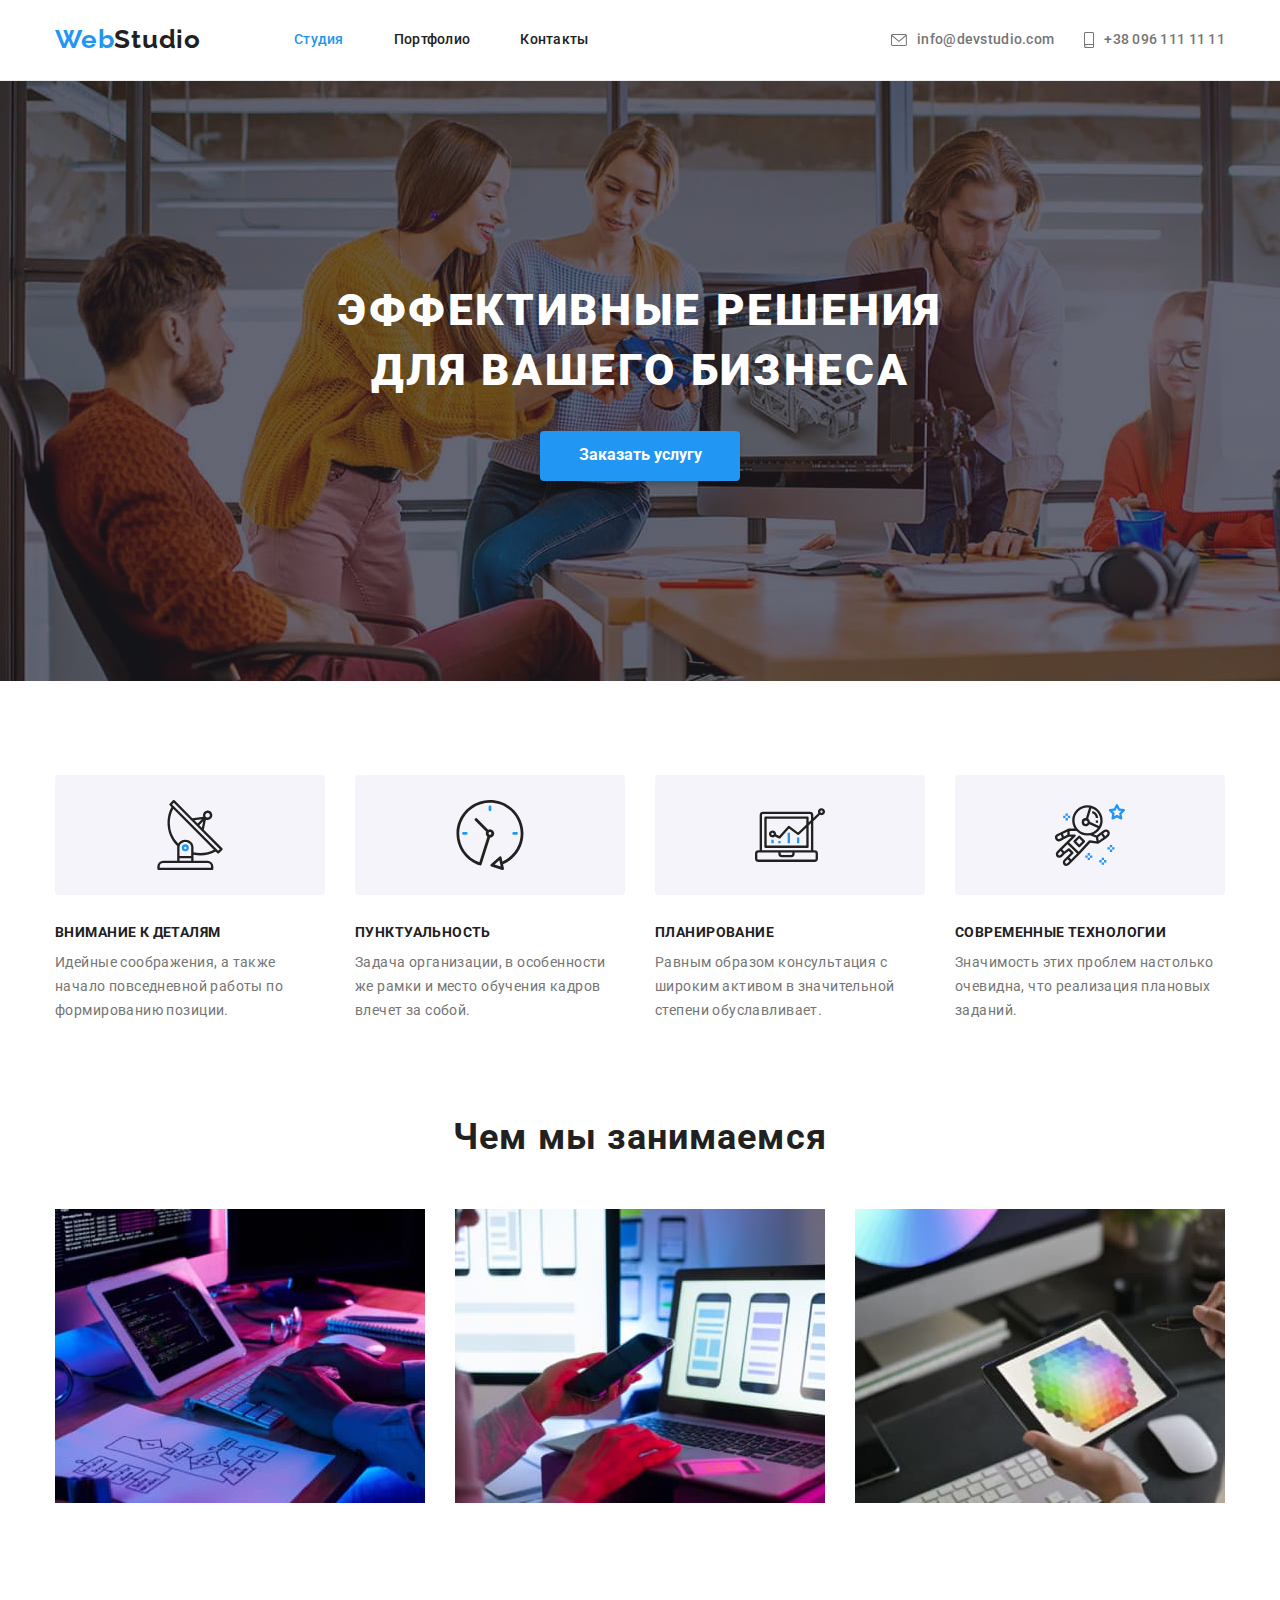
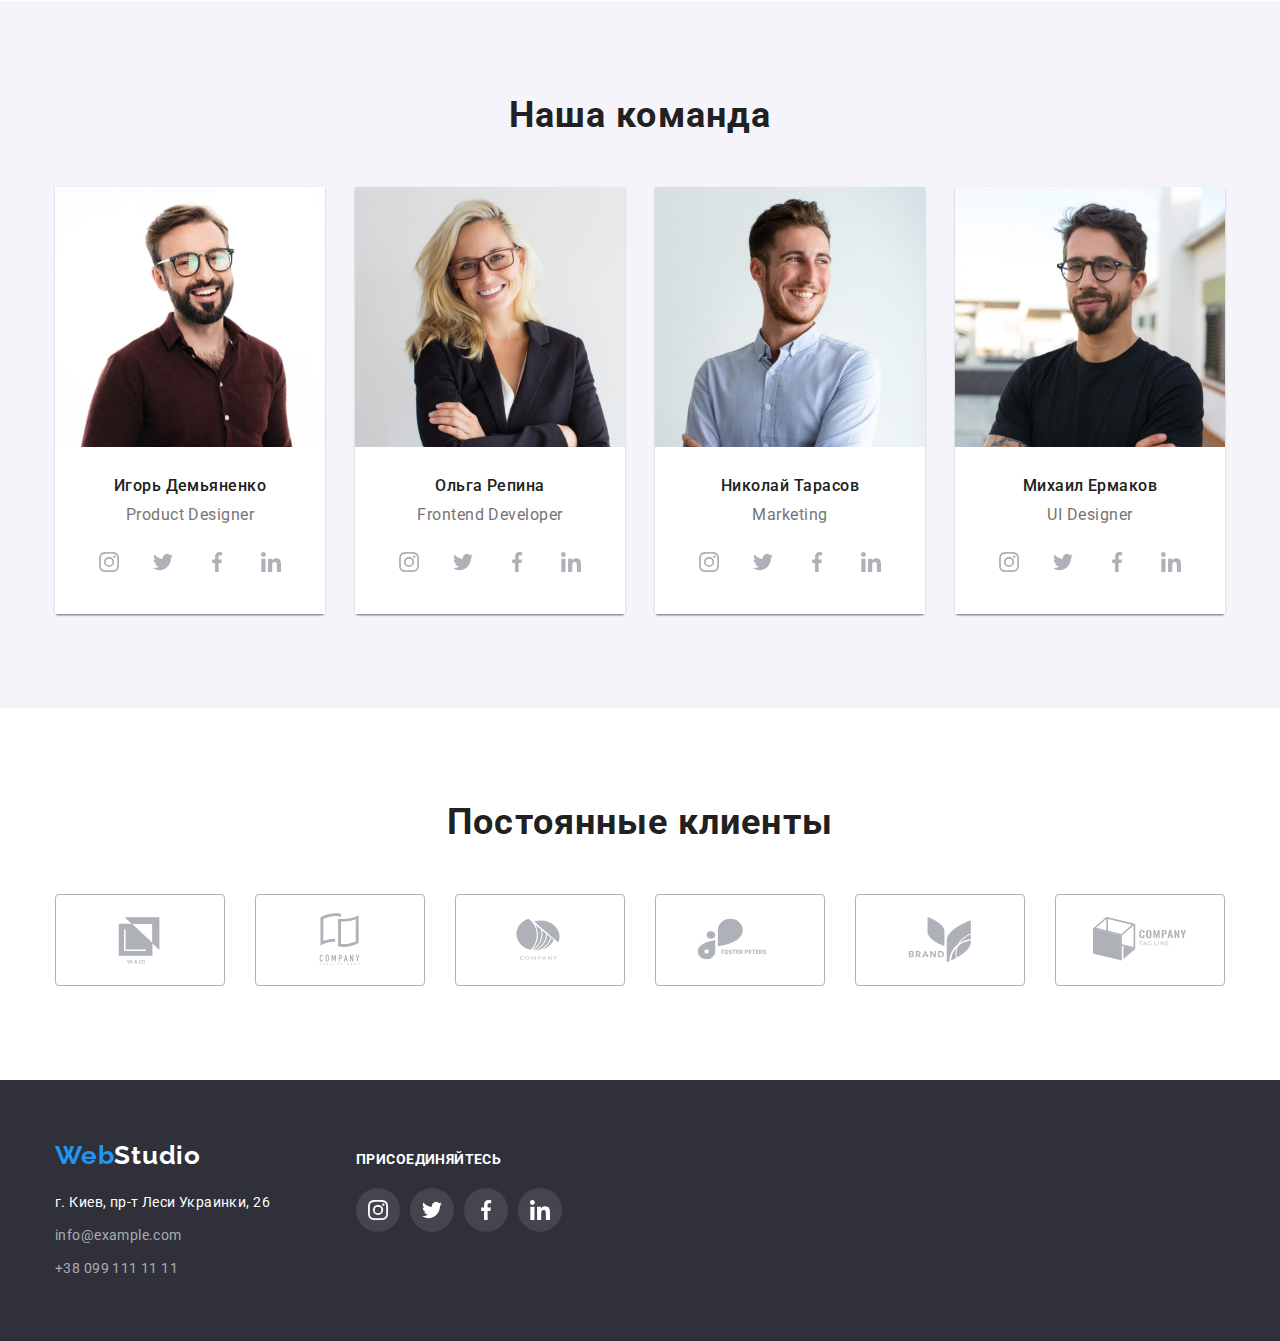
==== index.html @ ebf1e621 "Positioning" ====
<!DOCTYPE html>
<html lang="ru">
<head>
    <meta charset="UTF-8">
    <meta http-equiv="X-UA-Compatible" content="IE=edge">
    <meta name="viewport" content="width=device-width, initial-scale=1.0">
    <title>Document</title>
    <link rel="preconnect" href="https://fonts.googleapis.com">
    <link rel="preconnect" href="https://fonts.gstatic.com" crossorigin>
    <link href="https://fonts.googleapis.com/css2?family=Raleway:wght@700&family=Roboto:wght@400;500;700;900&display=swap"
        rel="stylesheet">
    <link rel="stylesheet" href="https://cdnjs.cloudflare.com/ajax/libs/modern-normalize/1.1.0/modern-normalize.min.css">
    <link rel="stylesheet" href="./css/styles.css">
</head>

<body>

<!--Шапка-->

    <header class="header">
        <div class="container">
            <div class="page-header">
                     <a class="logo" href=""> <span class="web">Web</span><span class="studio-head">Studio</span> </a> 
                <nav>
                    <ul class="site-nav">
                        <li class="link-studio"><a class="link current" href="./index.html">Студия</a></li>
                        <li class="link-portfolio"><a class="link" href="./portfolio.html">Портфолио</a></li>
                        <li class="link-contact"><a class="link" href="">Контакты</a></li>
                    </ul>
                </nav> 
<!-- Контакты -->
                    <ul class="contact-nav">
                        <li class="mailto-nav"> 
                            <a class="mailto" href="mailto:info@devstudio.com">
                                <svg class="icon-nav" width="16px" height="12px">
                                    <use href="./images/icons.svg#mail"></use>
                                </svg>info@devstudio.com   
                            </a>
                        </li>
                        
                        <li class="tel-nav">
                            <a class="tel" href="tel:+380961111111">
                                <svg class="icon-nav" width="10px" height="16px">
                                    <use href="./images/icons.svg#tel"></use>
                                </svg>+38 096 111 11 11
                            </a>
                        </li>
                    </ul>  
            </div>
        </div>
    </header>
   
<!--Уникальный контент-->
<!--Страница студия-->

<main >

<!-- Герой -->
     
    <section class="section-hero">
        <div class="container">
            <h1 class="hero-title">Эффективные решения для вашего бизнеса</h1>   
            <div class="hero-button"><button class="button" type="button">Заказать услугу</button></div>  
        </div>
    </section>
     
     
<!--Особенности-->


    <section class="section advantage">
        <div class="container">
            <ul class="feature">
                <li class="item">
                    <div class="feature-item">
                        <svg class="icon-feature" width="70px" height="70px">
                            <use href="./images/icons.svg#antenna"></use>
                        </svg>
                    </div>
                    <h3 class="section-title">Внимание к деталям</h3>
                    <p class="title">Идейные соображения, а также начало повседневной работы по формированию позиции.</p>
                </li>
                <li class="item">
                    <div class="feature-item">
                        <svg class="icon-feature" width="70px" height="70px">
                            <use href="./images/icons.svg#clock"></use>
                        </svg>
                    </div>
                    <h3 class="section-title">Пунктуальность</h3>
                    <p class="title">Задача организации, в особенности же рамки и место обучения кадров влечет за собой.</p>
                </li>
                <li class="item">
                    <div class="feature-item">
                        <svg class="icon-feature" width="70px" height="70px">
                            <use href="./images/icons.svg#diagram"></use>
                        </svg>
                    </div>
                    <h3 class="section-title">Планирование</h3>
                    <p class="title">Равным образом консультация с широким активом в значительной степени обуславливает.</p>
                </li>
                <li class="item">
                    <div class="feature-item">
                        <svg class="icon-feature" width="70px" height="70px">
                            <use href="./images/icons.svg#astronaut"></use>
                        </svg>
                    </div>
                    <h3 class="section-title">Современные технологии</h3>
                    <p class="title">Значимость этих проблем настолько очевидна, что реализация плановых заданий.</p>
                </li>
            </ul>
        </div>
    </section>

    
<!--Чем мы занимаемся-->

  
    <section class="section trait">  
        <div class="container">
            <h2 class="study-title">Чем мы занимаемся</h2>
            <ul class="box">
               <li class="worker"><img src="./images/work/work1.jpg" alt="Програмирование" width="370" height="294"></li>
               <li class="worker"><img src="./images/work/work2.jpg" alt="Мобильное приложение" width="370" height="294"></li>
               <li class="worker"><img src="./images/work/work3.jpg" alt="Дизайн" width="370" height="294"></li>
            </ul>
        </div>
    </section>
    

<!--Наша команда-->
  

  
    <section class="section team">
       <div class="container">
            <h2 class="command-title">Наша команда</h2>
            <ul class="team-item">
                <li class="foto">
                    <img src="./images/team/1designer.jpg" alt="Игорь Демьяненко" width="270" height="260">
                    <div class="partner">
                        <h3 class="name">Игорь Демьяненко</h3>
                        <p class="work">Product Designer</p>
                        <ul class="network-item">
                            <li class="network">
                                <a class="social-network" href="">
                                    <svg class="icon-network" width="20px" height="20px">
                                        <use href="./images/icons.svg#instagram"></use>
                                    </svg>
                                </a>
                            </li>
                            <li>
                                <a class="social-network" href="">
                                <svg class="icon-network" width="20px" height="20px">
                                    <use href="./images/icons.svg#twitter"></use>
                                </svg>
                            </a>
                            </li>
                            <li>
                                <a class="social-network" href="">
                                    <svg class="icon-network" width="20px" height="20px">
                                        <use href="./images/icons.svg#facebook"></use>
                                    </svg>
                                </a>
                            </li>
                            <li>
                                <a class="social-network" href="">
                                    <svg class="icon-network" width="20px" height="20px">
                                        <use href="./images/icons.svg#linkedin"></use>
                                    </svg>
                                </a>
                            </li>
                            
                        </ul>
                    </div>
                </li>
                <li class="foto">
                    <img src="./images/team/2developer.jpg" alt="Ольга Репина" width="270" height="260"> 
                    <div class="partner">
                        <h3 class="name">Ольга Репина</h3>
                        <p class="work">Frontend Developer</p>
                        <ul class="network-item">
                            <li class="network">
                                <a class="social-network" href="">
                                    <svg class="icon-network" width="20px" height="20px">
                                        <use href="./images/icons.svg#instagram"></use>
                                    </svg>
                                </a>
                            </li>
                            <li>
                                <a class="social-network" href="">
                                    <svg class="icon-network" width="20px" height="20px">
                                        <use href="./images/icons.svg#twitter"></use>
                                    </svg>
                                </a>
                            </li>
                            <li>
                                <a class="social-network" href="">
                                    <svg class="icon-network" width="20px" height="20px">
                                        <use href="./images/icons.svg#facebook"></use>
                                    </svg>
                                </a>
                            </li>
                            <li>
                                <a class="social-network" href="">
                                    <svg class="icon-network" width="20px" height="20px">
                                        <use href="./images/icons.svg#linkedin"></use>
                                    </svg>
                                </a>
                            </li>
                        
                        </ul>
                   </div>
                </li>
                <li class="foto">
                    <img src="./images/team/3maketing.jpg" alt="Николай Тарасов" width="270" height="260">
                    <div class="partner">
                        <h3 class="name">Николай Тарасов</h3>
                        <p class="work">Marketing</p>
                        <ul class="network-item">
                            <li class="network">
                                <a class="social-network" href="">
                                    <svg class="icon-network" width="20px" height="20px">
                                        <use href="./images/icons.svg#instagram"></use>
                                    </svg>
                                </a>
                            </li>
                            <li>
                                <a class="social-network" href="">
                                    <svg class="icon-network" width="20px" height="20px">
                                        <use href="./images/icons.svg#twitter"></use>
                                    </svg>
                                </a>
                            </li>
                            <li>
                                <a class="social-network" href="">
                                    <svg class="icon-network" width="20px" height="20px">
                                        <use href="./images/icons.svg#facebook"></use>
                                    </svg>
                                </a>
                            </li>
                            <li>
                                <a class="social-network" href="">
                                    <svg class="icon-network" width="20px" height="20px">
                                        <use href="./images/icons.svg#linkedin"></use>
                                    </svg>
                                </a>
                            </li>
                        
                        </ul>
                    </div>
                </li>
                <li class="foto">
                    <img src="./images/team/4ui-designer.jpg" alt="Михаил Ермаков" width="270" height="260">
                    <div class="partner">
                        <h3 class="name">Михаил Ермаков</h3>
                        <p class="work">UI Designer</p>
                        <ul class="network-item">
                            <li class="network">
                                <a class="social-network" href="">
                                    <svg class="icon-network" width="20px" height="20px">
                                        <use href="./images/icons.svg#instagram"></use>
                                    </svg>
                                </a>
                            </li>
                            <li>
                                <a class="social-network" href="">
                                    <svg class="icon-network" width="20px" height="20px">
                                        <use href="./images/icons.svg#twitter"></use>
                                    </svg>
                                </a>
                            </li>
                            <li>
                                <a class="social-network" href="">
                                    <svg class="icon-network" width="20px" height="20px">
                                        <use href="./images/icons.svg#facebook"></use>
                                    </svg>
                                </a>
                            </li>
                            <li>
                                <a class="social-network" href="">
                                    <svg class="icon-network" width="20px" height="20px">
                                        <use href="./images/icons.svg#linkedin"></use>
                                    </svg>
                                </a>
                            </li>
                        
                        </ul>
                   </div>
                </li>
            </ul>
       </div>
    </section>
    
 

<!-- Постоянные клиенты -->

    <section class="section clients">
        <div class="container">
            <h2 class="clients-title">Постоянные клиенты</h2>
            <ul class="clients-item">
                <li class="client">
                    <a class="client-logo" href="">
                        <svg class="icon-client" width="106px" height="60px">
                            <use href="./images/icons.svg#logo1"></use>
                        </svg>
                    </a>
                </li>
                <li class="client">
                    <a class="client-logo" href="">
                        <svg class="icon-client" width="106px" height="60px">
                            <use href="./images/icons.svg#logo2"></use>
                        </svg>
                    </a>
                </li>
                <li class="client">
                    <a class="client-logo" href="">
                        <svg class="icon-client" width="106px" height="60px">
                            <use href="./images/icons.svg#logo3"></use>
                        </svg>
                    </a>
                </li>
                <li class="client">
                    <a class="client-logo" href="">
                        <svg class="icon-client" width="106px" height="60px">
                            <use href="./images/icons.svg#logo4"></use>
                        </svg>
                    </a>
                </li>
                <li class="client">
                    <a class="client-logo" href="">
                        <svg class="icon-client" width="106px" height="60px">
                            <use href="./images/icons.svg#logo5"></use>
                        </svg>
                    </a>
                </li>
                <li class="client">
                    <a class="client-logo" href="">
                        <svg class="icon-client" width="106px" height="60px">
                            <use href="./images/icons.svg#logo6"></use>
                        </svg>
                    </a>
                </li>
            </ul>
        </div>
    </section>
</main>


<!--Футер-->
    

<footer class="footer">
    <div class="contact-footer container">
        <div class="footer-nav"> 
             <ul>
                 <li><a class="logo-footer" href=""> <span class="web">Web</span><span class="studio-footer">Studio</span> </a></li>
                 <li><a class="address" href="https://goo.gl/maps/1GZU7aaaTQPB9hGB9" target="_blank" rel="noreferrer noopener">г. Киев, пр-т Леси Украинки, 26</a></li>
                 <li><a class="contact-mailto" href="mailto:info@example.com">info@example.com</a></li>
                 <li><a class="contact-tel" href="tel:+380991111111">+38 099 111 11 11</a></li>
             </ul>
        </div>
        <div class="footer-social">    
            <p class="join">присоединяйтесь</p>
            <ul class="join-social">
                <li class="join-item">
                    <a class="join-network" href="">
                        <svg class="icon-join" width="20px" height="20px">
                            <use href="./images/icons.svg#instagram"></use>
                        </svg>
                    </a>
                </li>
                <li class="join-item">
                    <a class="join-network" href="">
                        <svg class="icon-join" width="20px" height="20px">
                            <use href="./images/icons.svg#twitter"></use>
                        </svg>
                    </a>
                </li>
                <li class="join-item">
                    <a class="join-network" href="">
                        <svg class="icon-join" width="20px" height="20px">
                            <use href="./images/icons.svg#facebook"></use>
                        </svg>
                    </a>
                </li>
                <li class="join-item">
                    <a class="join-network" href="">
                        <svg class="icon-join" width="20px" height="20px">
                            <use href="./images/icons.svg#linkedin"></use>
                        </svg>
                    </a>
                </li>
            </ul>
        </div>

    </div>
</footer>
</body>

</html>
---- css/styles.css ----
:root {
  --primary-tex-color--: #757575;
  --title-tex-color--: #212121;
  --accent-tex-color--: #2196f3;
  --White-color--: #ffffff;
}

body {
  font-family: 'Roboto', sans-serif;
}
main {
  background-color: var(--White-color--);
}

ul {
  list-style: none;
}
p,
h1,
h2,
h3,
h4,
h5,
h6 {
  margin: 0px;
}
ul,
ol {
  margin: 0px;
  padding-left: 0px;
}
.img {
  display: block;
  max-width: 100%;
  height: auto;
}
.container {
  width: 1200px;
  padding-left: 15px;
  padding-right: 15px;
  margin-left: auto;
  margin-right: auto;
}

.header {
  border-bottom: 1px solid #ececec;
}
.page-header {
  display: flex;
  align-items: center;
  background-color: var(--White-color--);
}

/* Шапка */

.logo {
  font-family: 'Raleway', sans-serif;
  text-decoration: none;
  font-weight: 700;
  font-size: 26px;
  line-height: 1.19;
  letter-spacing: 0.03em;

  display: block;
  margin-top: 24px;
  margin-bottom: 25px;
  margin-right: 93px;
}
.web {
  color: var(--accent-tex-color--);
}
.studio-head {
  color: var(--title-tex-color--);
}

/* Навигация сайта */

.site-nav {
  display: flex;
}
.site-nav li:not(:first-child) {
  margin-left: 50px;
}
.site-nav :hover,
.site-nav :focus {
  color: var(--accent-tex-color--);
}

.site-nav .link.current {
  color: var(--accent-tex-color--);
}

.link .current {
  color: var(--primary-tex-color--);
}

.link {
  display: block;
  font-weight: 500;
  font-size: 14px;
  line-height: 1.14;
  letter-spacing: 0.02em;

  text-decoration: none;
  color: var(--title-tex-color--);
  padding-top: 32px;
  padding-bottom: 32px;
}

/* Контакты */

.contact-nav {
  display: flex;
  margin-left: auto;
}

.mailto,
.tel {
  display: flex;
  align-items: center;

  font-weight: 500;
  font-size: 14px;
  line-height: 1.14;
  letter-spacing: 0.02em;

  text-decoration: none;
  color: var(--primary-tex-color--);

  padding-top: 32px;
  padding-bottom: 32px;

  fill: currentColor;
}
.icon-nav {
  margin-right: 10px;
}
.tel-nav {
  margin-left: 30px;
}

.mailto:hover,
.mailto:focus {
  color: var(--accent-tex-color--);
  fill: var(--accent-tex-color--);
}

.tel:hover,
.tel:focus {
  color: var(--accent-tex-color--);
  fill: var(--accent-tex-color--);
}

/* Герой */

.section-hero {
  color: var(--White-color--);
  background-color: #2f303a;
  background-image: linear-gradient(to right, rgba(47, 48, 58, 0.4), rgba(47, 48, 58, 0.4)),
    url(../images/hero/hero.jpg);

  padding-top: 200px;
  padding-bottom: 200px;
  max-width: 1600px;
  height: 600px;
  margin-left: auto;
  margin-right: auto;
}
.hero-title {
  font-weight: 900;
  font-size: 44px;
  line-height: 1.36;
  color: var(--White-color--);

  text-align: center;
  letter-spacing: 0.06em;
  text-transform: uppercase;
  width: 696px;
  margin: auto;
}

.hero-button {
  align-items: center;
  text-align: center;
  letter-spacing: 0.06em;

  margin-top: 30px;
}
.button {
  font-weight: 700;
  font-size: 16px;
  line-height: 1.8;

  padding: 10px 32px;
  border-radius: 4px;
  width: 200px;
  height: 50px;

  color: var(--White-color--);
  background-color: var(--accent-tex-color--);
  box-shadow: 0px 4px 4px rgba(0, 0, 0, 0.15);

  cursor: pointer;
  border: inherit;
}

/* Особенности */

.section {
  padding-top: 94px;
  padding-bottom: 94px;
}
.trait {
  padding-top: 0px;
}
.feature {
  display: flex;
  padding: 0px;
  margin: 0px;
  list-style: none;
}
.feature-item {
  display: flex;
  justify-content: center;
  align-items: center;
  width: 270px;
  height: 120px;

  background: #f5f4fa;
  border-radius: 4px;
  margin-bottom: 30px;
}
.feature > .item {
  flex-basis: calc(100% / 4);
}

.item:not(:first-child) {
  margin-left: 30px;
  width: 270px;
}
.section-title {
  font-weight: 700;
  font-size: 14px;
  line-height: 1.14;
  letter-spacing: 0.03em;
  text-transform: uppercase;

  margin-bottom: 10px;

  color: var(--title-tex-color--);
}
.title {
  font-size: 14px;
  line-height: 1.71;
  letter-spacing: 0.03em;
  color: var(--primary-tex-color--);
}

/* Чем мы занимаемся */

.study-title,
.command-title,
.clients-title {
  font-weight: 700;
  font-size: 36px;
  line-height: 1.16;
  text-align: center;
  letter-spacing: 0.03em;

  margin-bottom: 50px;

  color: var(--title-tex-color--);
}

.box {
  display: flex;
  flex-basis: calc(100% / 3);
}
.worker:not(:first-child) {
  margin-left: 30px;
}

/* Наша команда */

.team {
  background-color: #f5f4fa;
}
.team-item {
  display: flex;
  text-align: center;
}
.foto > img {
  display: block;
}
.foto {
  box-shadow: 0px 1px 3px rgba(0, 0, 0, 0.12), 0px 1px 1px rgba(0, 0, 0, 0.14),
    0px 2px 1px rgba(0, 0, 0, 0.2);
  border-radius: 0px 0px 4px 4px;
}

.foto:not(:first-child) {
  margin-left: 30px;
}
.partner {
  background-color: var(--White-color--);
  padding-top: 30px;
  padding-bottom: 30px;
}
.name {
  font-weight: 500;
  font-size: 16px;
  line-height: 1.18;
  text-align: center;
  letter-spacing: 0.03em;

  padding-bottom: 10px;

  color: var(--title-tex-color--);
}
.work {
  font-size: 16px;
  line-height: 1.18;
  letter-spacing: 0.03em;

  color: var(--primary-tex-color--);
}
.network-item {
  display: flex;
  justify-content: center;
  margin-top: 16px;
  margin-right: 32px;

  margin-left: 32px;
}

.network-item > li:not(:first-child) {
  margin-left: 10px;
}
.social-network {
  display: flex;
  justify-content: center;
  align-items: center;

  border-radius: 50%;

  width: 44px;
  height: 44px;
  color: #afb1b8;
}
.icon-network {
  fill: currentColor;
}
.social-network:hover,
.social-network:focus {
  color: var(--White-color--);
  background: var(--accent-tex-color--);
}

/* ПОСТОЯННЫЕ КЛИЕНТЫ */

.clients-item {
  display: flex;
  flex-basis: calc(100% / 6);
}
.client-logo:hover,
.client-logo:focus {
  border: 1px solid var(--accent-tex-color--);
  color: var(--accent-tex-color--);
}
.client {
  display: flex;
  align-items: center;
  justify-content: center;

  width: 170px;
  height: 92px;
}

.client:not(:first-child) {
  margin-left: 30px;
}
.client-logo {
  display: flex;
  justify-content: center;
  align-items: center;

  width: 100%;
  height: 100%;

  border: 1px solid #afb1b8;
  border-radius: 4px;

  color: #afb1b8;
}
.icon-client {
  fill: currentColor;
}
/* Футер */

.footer {
  color: var(--White-color--);
  background-color: #2f303a;
  padding-top: 60px;
  padding-bottom: 60px;
}
.logo-footer {
  text-decoration: none;
  display: block;
  width: 145px;

  font-family: Raleway;
  font-weight: 700;
  font-size: 26px;
  line-height: 1.19;
  letter-spacing: 0.03em;
}
.contact-mailto {
  display: block;
  width: 231px;
  padding-top: 9px;
}
.contact-tel {
  display: block;

  padding-top: 9px;
}
.logo-footer .studio-footer {
  color: var(--White-color--);
  text-decoration: none;
}
.address {
  display: flex;
  font-family: 'Roboto', sans-serif;
  font-style: normal;
  font-size: 14px;
  line-height: 1.71;
  letter-spacing: 0.03em;

  text-decoration: none;
  padding-top: 20px;

  color: var(--White-color--);
}
.contact-mailto,
.contact-tel {
  text-decoration: none;

  font-size: 14px;
  line-height: 1.71;
  letter-spacing: 0.03em;

  color: rgba(255, 255, 255, 0.6);
}

.contact-mailto:hover,
.contact-mailto:focus {
  color: var(--accent-tex-color--);
}

.contact-tel:hover,
.contact-tel:focus {
  color: var(--accent-tex-color--);
}
.join {
  display: block;
  font-weight: 700;
  font-size: 14px;
  line-height: 1.14;
  letter-spacing: 0.03em;
  text-transform: uppercase;

  color: #ffffff;

  padding-bottom: 20px;
}
.join-network {
  display: flex;
  justify-content: center;
  align-items: center;

  border-radius: 50%;

  width: 44px;
  height: 44px;
  fill: var(--White-color--);
  background: rgba(255, 255, 255, 0.1);
}
.join-social {
  display: flex;
  justify-content: center;
}
.join-item {
  margin-right: 10px;
}
.join-item :hover,
.join-item :focus {
  background-color: var(--accent-tex-color--);
}
.footer-nav {
  display: flex;
  width: 231px;
  margin-right: 70px;
}

.footer-social {
  display: flex;
  flex-direction: column;
  margin-top: 12px;
}

.contact-footer {
  display: flex;
}
/* Портфолио */

/* Кнопки */

.filters {
  display: flex;
  justify-content: center;
  text-align: center;
}
.filters > li:not(:first-child) {
  margin-left: 8px;
}
.filters > li:hover,
.filters > li:focus {
  box-shadow: 0px 3px 1px rgba(0, 0, 0, 0.1), 0px 1px 2px rgba(0, 0, 0, 0.08),
    0px 2px 2px rgba(0, 0, 0, 0.12);
}
.button-portfolio {
  font-family: 'Roboto', sans-serif;
  font-weight: 500;
  font-size: 16px;
  line-height: 1.62;

  text-align: center;
  letter-spacing: 0.03em;

  border-radius: 4px;
  border: inherit;

  padding: 6px 22px;
}
.button-portfolio:hover,
.button-portfolio:focus {
  color: var(--White-color--);
  background-color: var(--accent-tex-color--);
  cursor: pointer;
}

/* Список работ */

.lable {
  color: var(--title-tex-color--);

  font-weight: 700;
  font-size: 18px;
  line-height: 2;
  letter-spacing: 0.06em;
}
.filter-lable {
  color: var(--primary-tex-color--);

  font-size: 16px;
  line-height: 1.87;
  letter-spacing: 0.03em;
}
.filter-list {
  display: flex;
  margin-top: 50px;
  flex-wrap: wrap;
  margin-left: -30px;
  margin-bottom: -30px;
}
.filter-cards {
  width: calc(100% / 3 - 30px);
  margin-left: 30px;
  margin-bottom: 30px;
}
.filter-cards:hover,
.filter-cards:focus {
  box-shadow: 0px 1px 1px rgba(0, 0, 0, 0.12), 0px 4px 4px rgba(0, 0, 0, 0.06),
    1px 4px 6px rgba(0, 0, 0, 0.16);
}

.filter-info {
  padding: 20px 24px 20px 24px;

  border-right: 1px solid #eeeeee;
  border-bottom: 1px solid #eeeeee;
  border-left: 1px solid #eeeeee;
}
.filter-cards > img {
  display: block;
}
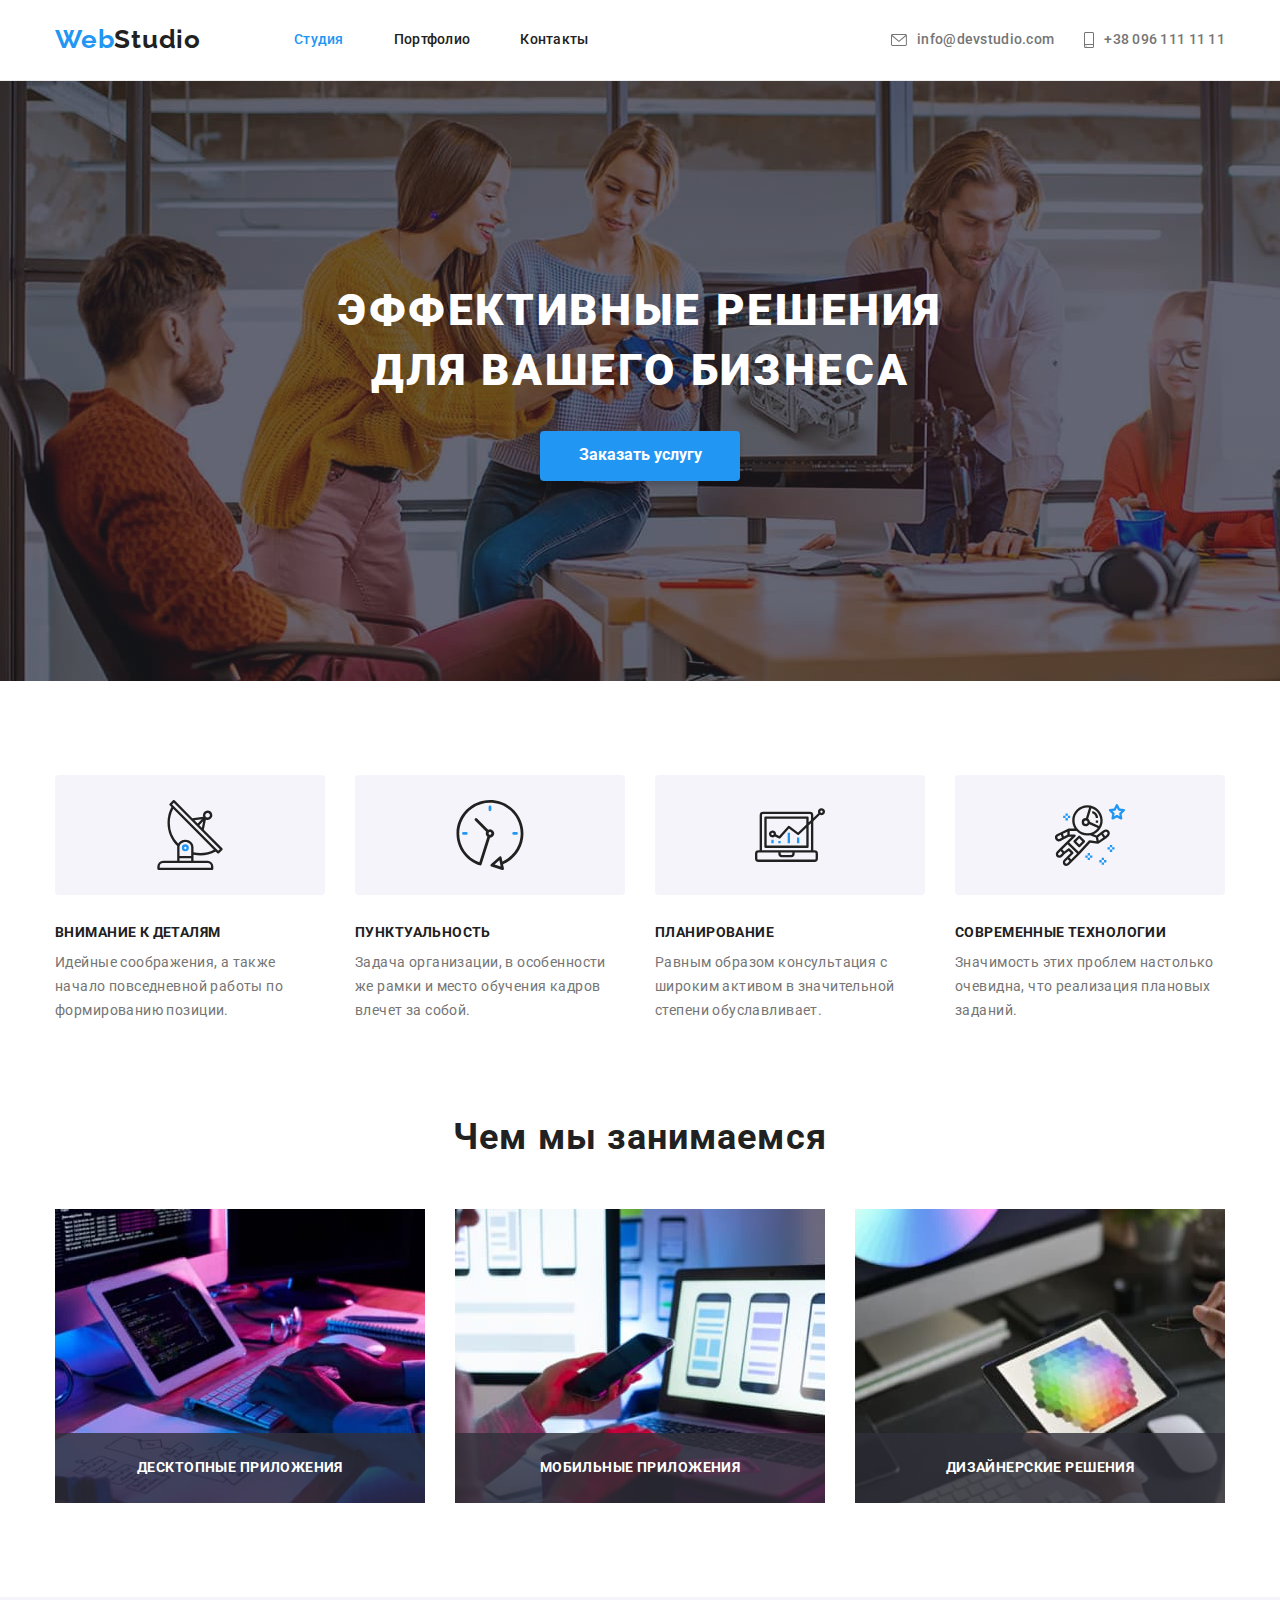
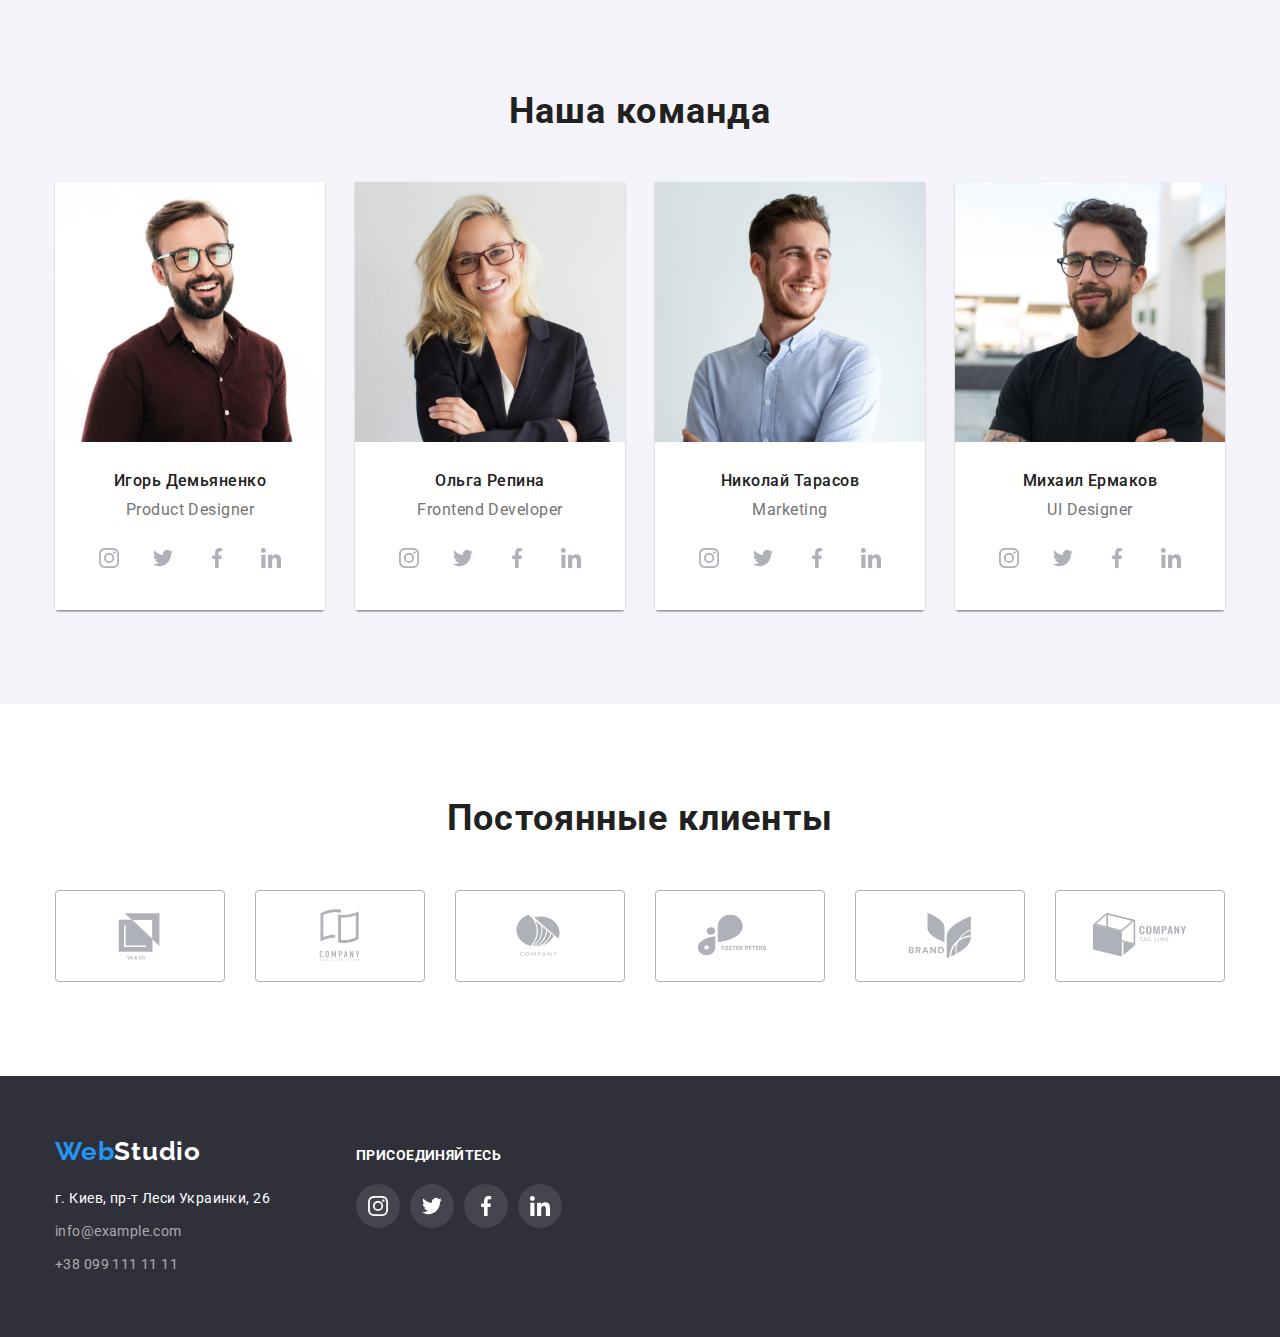
==== commit 637534d7: "Позиционирует фон" ====
--- a/index.html
+++ b/index.html
@@ -119,9 +119,24 @@
         <div class="container">
             <h2 class="study-title">Чем мы занимаемся</h2>
             <ul class="box">
-               <li class="worker"><img src="./images/work/work1.jpg" alt="Програмирование" width="370" height="294"></li>
-               <li class="worker"><img src="./images/work/work2.jpg" alt="Мобильное приложение" width="370" height="294"></li>
-               <li class="worker"><img src="./images/work/work3.jpg" alt="Дизайн" width="370" height="294"></li>
+                <li class="worker">
+                    <img src="./images/work/work1.jpg" alt="Програмирование" width="370" height="294">
+                    <div class="work-thumb">
+                         <h3 class="work-title">Десктопные приложения</h3>
+                    </div>
+                </li>
+                <li class="worker">
+                    <img src="./images/work/work2.jpg" alt="Мобильное приложение" width="370" height="294">
+                    <div class="work-thumb">
+                         <h3 class="work-title">Мобильные приложения</h3>
+                    </div>
+                </li>
+                <li class="worker">
+                    <img src="./images/work/work3.jpg" alt="Дизайн" width="370" height="294">
+                    <div class="work-thumb">
+                         <h3 class="work-title">Дизайнерские решения</h3>
+                    </div>
+                </li>
             </ul>
         </div>
     </section>
@@ -129,7 +144,6 @@
 
 <!--Наша команда-->
   
-
   
     <section class="section team">
        <div class="container">
@@ -292,7 +306,6 @@
     </section>
     
  
-
 <!-- Постоянные клиенты -->
 
     <section class="section clients">
@@ -396,6 +409,7 @@
 
     </div>
 </footer>
+<script src="./js/modal.js"></script>
 </body>
 
 </html>
--- a/css/styles.css
+++ b/css/styles.css
@@ -105,6 +105,8 @@
   color: var(--title-tex-color--);
   padding-top: 32px;
   padding-bottom: 32px;
+
+  transition: color 250ms cubic-bezier(0.4, 0, 0.2, 1);
 }
 
 /* Контакты */
@@ -131,6 +133,8 @@
   padding-bottom: 32px;
 
   fill: currentColor;
+
+  transition: color 250ms cubic-bezier(0.4, 0, 0.2, 1), fill 250ms cubic-bezier(0.4, 0, 0.2, 1);
 }
 .icon-nav {
   margin-right: 10px;
@@ -324,6 +328,36 @@
 
   color: var(--primary-tex-color--);
 }
+.worker > img {
+  display: block;
+}
+.worker {
+  position: relative;
+}
+.work-thumb {
+  position: absolute;
+  bottom: 0;
+
+  display: flex;
+  justify-content: center;
+  align-items: center;
+
+  width: 370px;
+  height: 70px;
+
+  background: rgba(47, 48, 58, 0.8);
+}
+
+.work-title {
+  font-weight: 700;
+  font-size: 14px;
+  line-height: 1.14;
+  text-align: center;
+  letter-spacing: 0.03em;
+  text-transform: uppercase;
+
+  color: var(--White-color--);
+}
 .network-item {
   display: flex;
   justify-content: center;
@@ -346,6 +380,9 @@
   width: 44px;
   height: 44px;
   color: #afb1b8;
+
+  transition: color 250ms cubic-bezier(0.4, 0, 0.2, 1),
+    background-color 250ms cubic-bezier(0.4, 0, 0.2, 1);
 }
 .icon-network {
   fill: currentColor;
@@ -353,7 +390,7 @@
 .social-network:hover,
 .social-network:focus {
   color: var(--White-color--);
-  background: var(--accent-tex-color--);
+  background-color: var(--accent-tex-color--);
 }
 
 /* ПОСТОЯННЫЕ КЛИЕНТЫ */
@@ -361,37 +398,40 @@
 .clients-item {
   display: flex;
   flex-basis: calc(100% / 6);
+}
+
+.client {
+  display: flex;
+  align-items: center;
+  justify-content: center;
+
+  width: 170px;
+  height: 92px;
+}
+
+.client:not(:first-child) {
+  margin-left: 30px;
+}
+.client-logo {
+  display: flex;
+  justify-content: center;
+  align-items: center;
+
+  width: 100%;
+  height: 100%;
+
+  border: 1px solid #afb1b8;
+  border-radius: 4px;
+
+  color: #afb1b8;
+
+  transition: border 250ms cubic-bezier(0.4, 0, 0.2, 1), color 250ms cubic-bezier(0.4, 0, 0.2, 1);
 }
 .client-logo:hover,
 .client-logo:focus {
   border: 1px solid var(--accent-tex-color--);
   color: var(--accent-tex-color--);
 }
-.client {
-  display: flex;
-  align-items: center;
-  justify-content: center;
-
-  width: 170px;
-  height: 92px;
-}
-
-.client:not(:first-child) {
-  margin-left: 30px;
-}
-.client-logo {
-  display: flex;
-  justify-content: center;
-  align-items: center;
-
-  width: 100%;
-  height: 100%;
-
-  border: 1px solid #afb1b8;
-  border-radius: 4px;
-
-  color: #afb1b8;
-}
 .icon-client {
   fill: currentColor;
 }
@@ -450,6 +490,8 @@
   letter-spacing: 0.03em;
 
   color: rgba(255, 255, 255, 0.6);
+
+  transition: color 250ms cubic-bezier(0.4, 0, 0.2, 1);
 }
 
 .contact-mailto:hover,
@@ -489,6 +531,7 @@
   display: flex;
   justify-content: center;
 }
+
 .join-item {
   margin-right: 10px;
 }
@@ -496,6 +539,10 @@
 .join-item :focus {
   background-color: var(--accent-tex-color--);
 }
+
+.join-network {
+  transition: background-color 250ms cubic-bezier(0.4, 0, 0.2, 1);
+}
 .footer-nav {
   display: flex;
   width: 231px;
@@ -523,11 +570,7 @@
 .filters > li:not(:first-child) {
   margin-left: 8px;
 }
-.filters > li:hover,
-.filters > li:focus {
-  box-shadow: 0px 3px 1px rgba(0, 0, 0, 0.1), 0px 1px 2px rgba(0, 0, 0, 0.08),
-    0px 2px 2px rgba(0, 0, 0, 0.12);
-}
+
 .button-portfolio {
   font-family: 'Roboto', sans-serif;
   font-weight: 500;
@@ -541,11 +584,18 @@
   border: inherit;
 
   padding: 6px 22px;
+
+  transition: color 250ms cubic-bezier(0.4, 0, 0.2, 1),
+    background-color 250ms cubic-bezier(0.4, 0, 0.2, 1),
+    box-shadow 250ms cubic-bezier(0.4, 0, 0.2, 1);
 }
 .button-portfolio:hover,
 .button-portfolio:focus {
   color: var(--White-color--);
   background-color: var(--accent-tex-color--);
+
+  box-shadow: 0px 3px 1px rgba(0, 0, 0, 0.1), 0px 1px 2px rgba(0, 0, 0, 0.08),
+    0px 2px 2px rgba(0, 0, 0, 0.12);
   cursor: pointer;
 }
 
@@ -577,6 +627,8 @@
   width: calc(100% / 3 - 30px);
   margin-left: 30px;
   margin-bottom: 30px;
+
+  transition: box-shadow 250ms cubic-bezier(0.4, 0, 0.2, 1);
 }
 .filter-cards:hover,
 .filter-cards:focus {
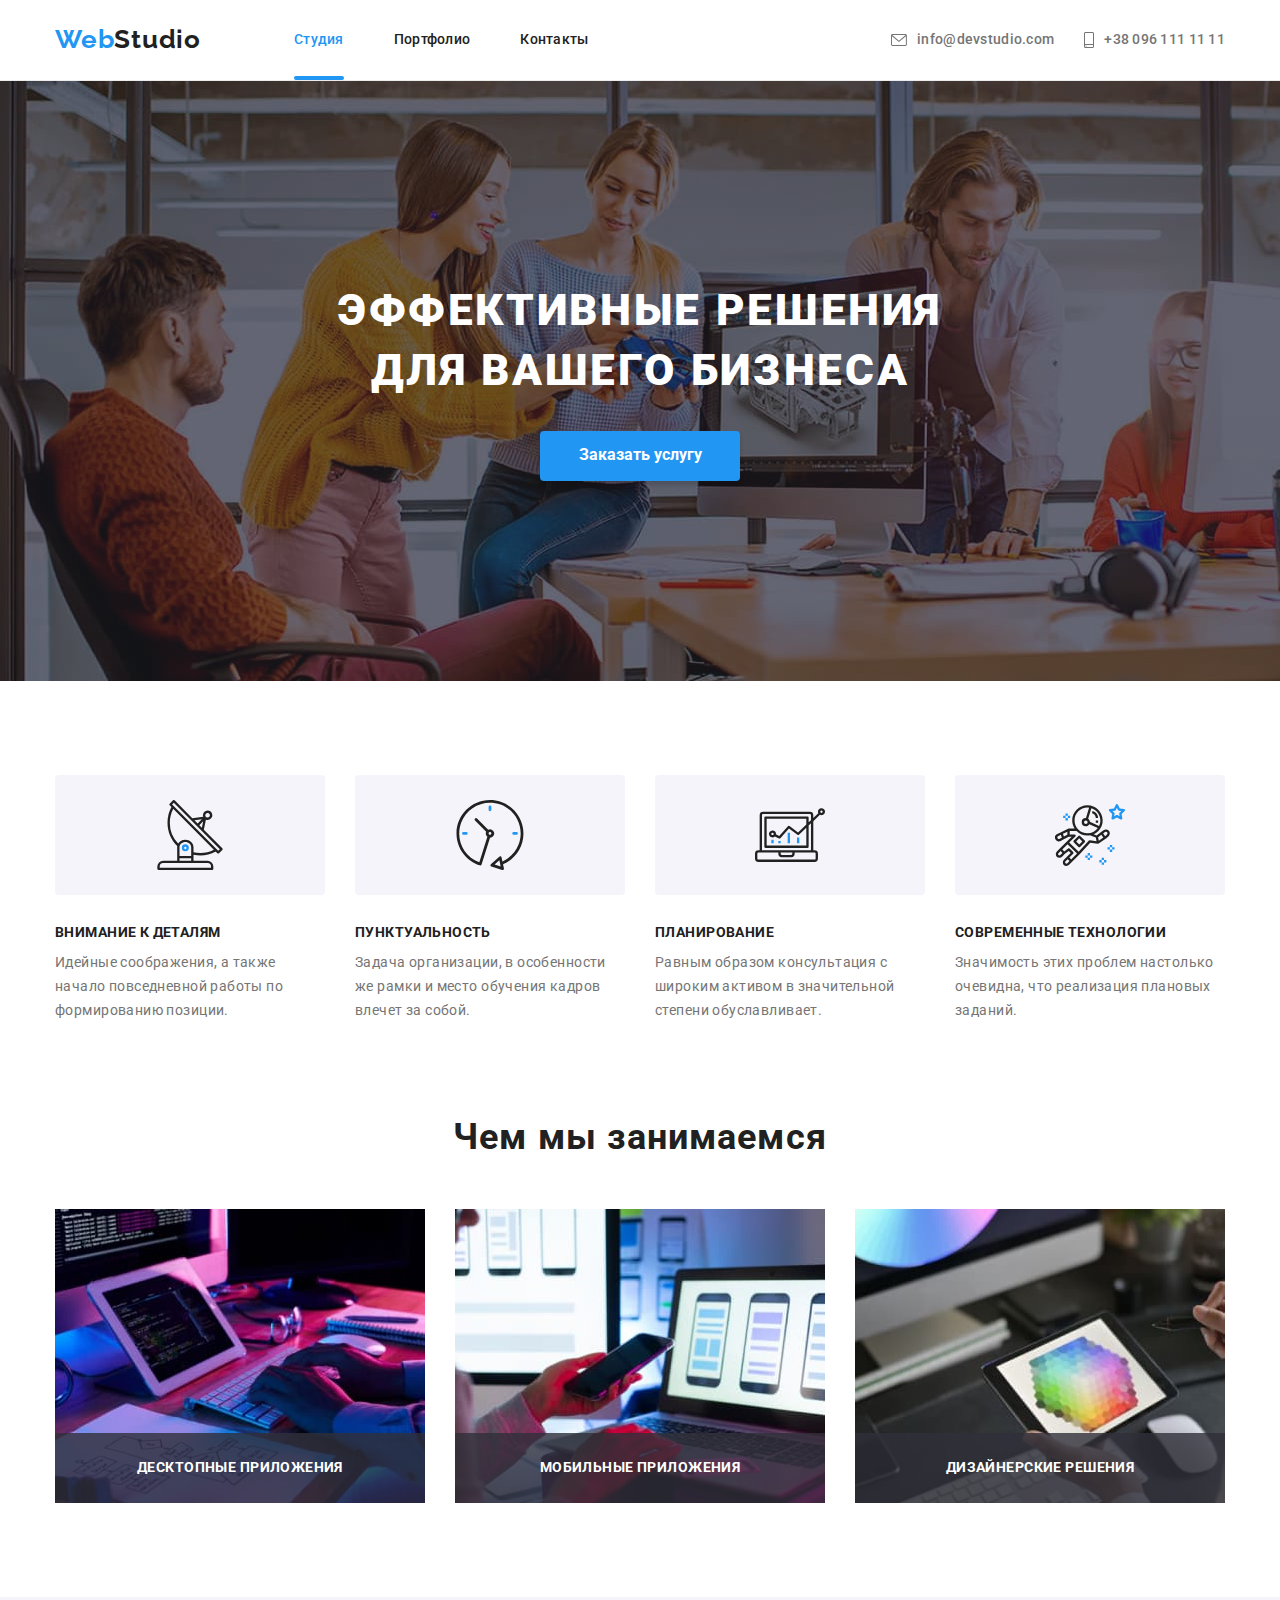
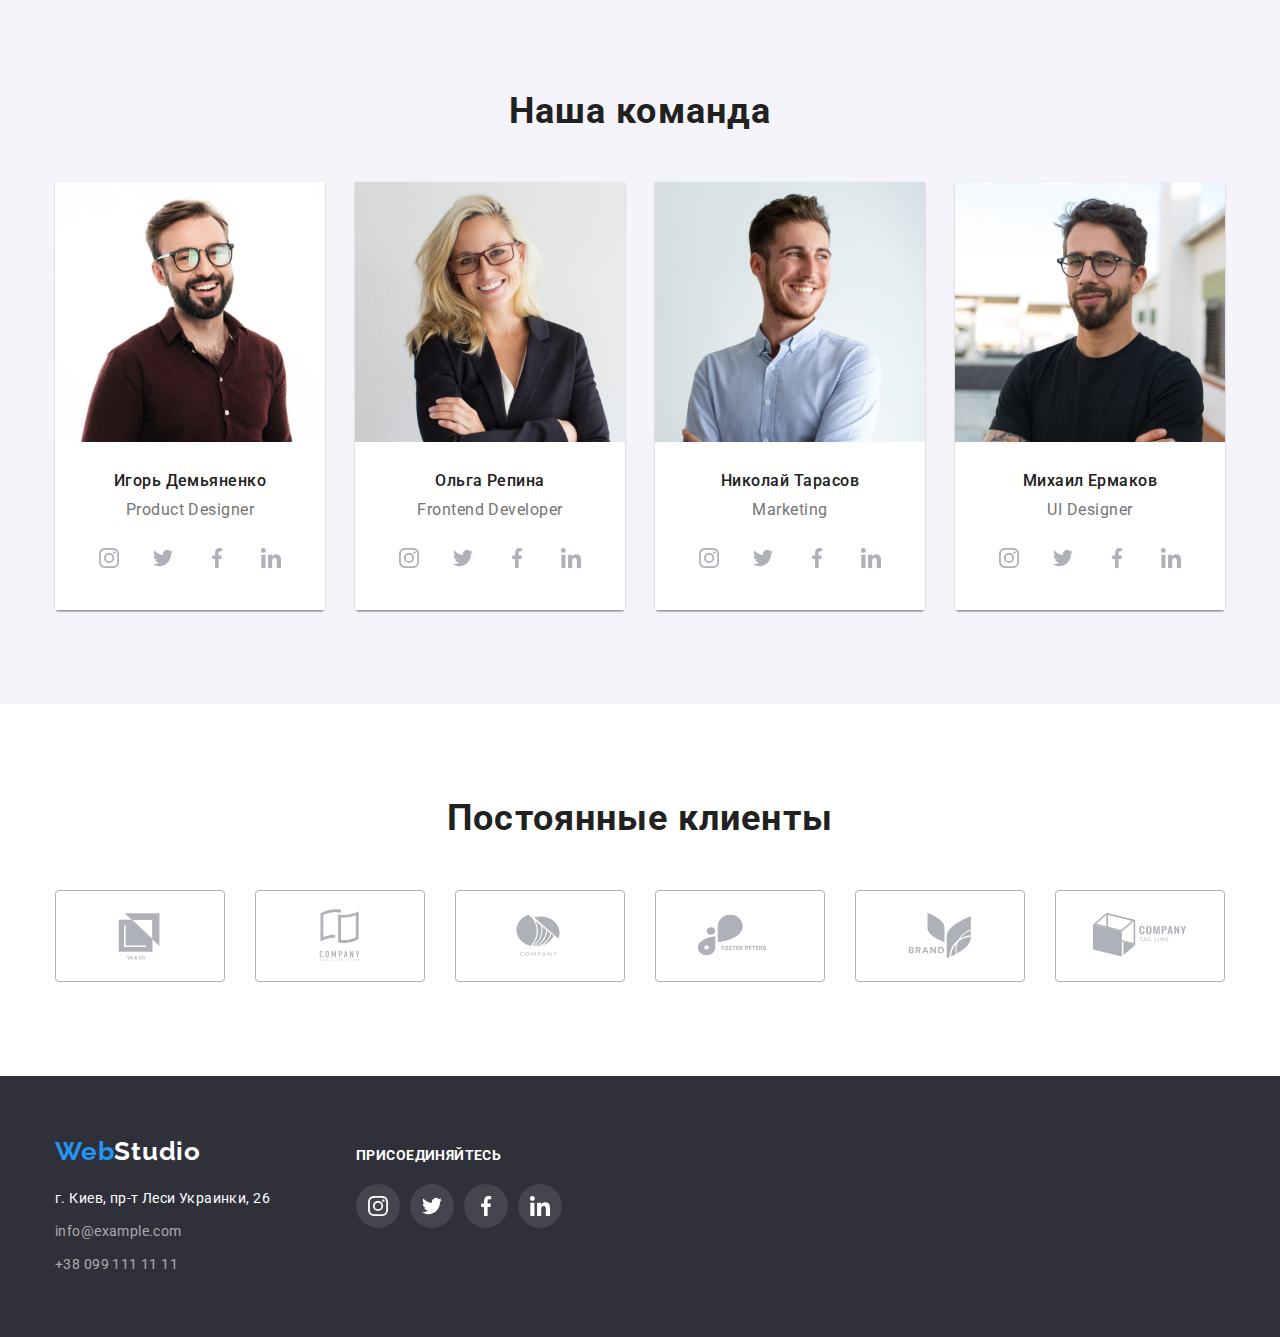
==== commit f5f75aed: "Modal" ====
--- a/index.html
+++ b/index.html
@@ -60,7 +60,7 @@
     <section class="section-hero">
         <div class="container">
             <h1 class="hero-title">Эффективные решения для вашего бизнеса</h1>   
-            <div class="hero-button"><button class="button" type="button">Заказать услугу</button></div>  
+            <div class="hero-button"><button class="button" data-modal-open>Заказать услугу</button></div>  
         </div>
     </section>
      
@@ -406,9 +406,20 @@
                 </li>
             </ul>
         </div>
-
     </div>
 </footer>
+
+<div class="backdrop is-hidden" data-modal >
+    <div class="modal">
+        <button class="modal-close" data-modal-close>
+            <svg class="icon-modal-close" width="18px" height="18px">
+                <use href="./images/icons.svg#modal-close"></use>
+            </svg>
+        </button>
+    </div>
+</div>
+
+
 <script src="./js/modal.js"></script>
 </body>
 
--- a/css/styles.css
+++ b/css/styles.css
@@ -86,16 +86,9 @@
   color: var(--accent-tex-color--);
 }
 
-.site-nav .link.current {
-  color: var(--accent-tex-color--);
-}
-
-.link .current {
-  color: var(--primary-tex-color--);
-}
-
 .link {
   display: block;
+
   font-weight: 500;
   font-size: 14px;
   line-height: 1.14;
@@ -107,6 +100,27 @@
   padding-bottom: 32px;
 
   transition: color 250ms cubic-bezier(0.4, 0, 0.2, 1);
+}
+.link-studio,
+.link-portfolio {
+  position: relative;
+}
+.link.current {
+  color: var(--accent-tex-color--);
+}
+.link.current::after {
+  content: '';
+  display: block;
+
+  position: absolute;
+  left: 0;
+  bottom: 0;
+
+  width: 100%;
+  height: 4px;
+
+  background: #2196f3;
+  border-radius: 2px;
 }
 
 /* Контакты */
@@ -283,6 +297,36 @@
 .worker:not(:first-child) {
   margin-left: 30px;
 }
+.worker > img {
+  display: block;
+}
+.worker {
+  position: relative;
+}
+.work-thumb {
+  position: absolute;
+  bottom: 0;
+
+  display: flex;
+  justify-content: center;
+  align-items: center;
+
+  width: 370px;
+  height: 70px;
+
+  background: rgba(47, 48, 58, 0.8);
+}
+
+.work-title {
+  font-weight: 700;
+  font-size: 14px;
+  line-height: 1.14;
+  text-align: center;
+  letter-spacing: 0.03em;
+  text-transform: uppercase;
+
+  color: var(--White-color--);
+}
 
 /* Наша команда */
 
@@ -328,36 +372,7 @@
 
   color: var(--primary-tex-color--);
 }
-.worker > img {
-  display: block;
-}
-.worker {
-  position: relative;
-}
-.work-thumb {
-  position: absolute;
-  bottom: 0;
-
-  display: flex;
-  justify-content: center;
-  align-items: center;
-
-  width: 370px;
-  height: 70px;
-
-  background: rgba(47, 48, 58, 0.8);
-}
-
-.work-title {
-  font-weight: 700;
-  font-size: 14px;
-  line-height: 1.14;
-  text-align: center;
-  letter-spacing: 0.03em;
-  text-transform: uppercase;
-
-  color: var(--White-color--);
-}
+
 .network-item {
   display: flex;
   justify-content: center;
@@ -526,6 +541,9 @@
   height: 44px;
   fill: var(--White-color--);
   background: rgba(255, 255, 255, 0.1);
+}
+.icon-join {
+  overflow: hidden;
 }
 .join-social {
   display: flex;
@@ -600,7 +618,41 @@
 }
 
 /* Список работ */
-
+.filter-overlay > img {
+  display: block;
+}
+.filter-overlay {
+  position: relative;
+  overflow: hidden;
+}
+
+.tehno {
+  position: absolute;
+  top: 0;
+  left: 0;
+  width: 100%;
+  height: 100%;
+
+  padding: 63px 24px;
+
+  font-size: 18px;
+  line-height: 1.55;
+  letter-spacing: 0.03em;
+  bottom: 0;
+  opacity: 0;
+  color: #ffffff;
+  background-color: rgba(33, 150, 243, 0.9);
+
+  transform: translateY(100%);
+
+  transition: transform 250ms cubic-bezier(0.4, 0, 0.2, 1),
+    opacity 250ms cubic-bezier(0.4, 0, 0.2, 1);
+}
+.filter-cards:hover .tehno,
+.filter-cards:focus .tehno {
+  transform: translateY(0%);
+  opacity: 1;
+}
 .lable {
   color: var(--title-tex-color--);
 
@@ -646,3 +698,54 @@
 .filter-cards > img {
   display: block;
 }
+
+.backdrop {
+  position: fixed;
+  top: 0;
+  left: 0;
+  width: 100%;
+  height: 100%;
+  background-color: rgba(0, 0, 0, 0.2);
+  opacity: 1;
+  transition: opacity 250ms cubic-bezier(0.4, 0, 0.2, 1);
+}
+.backdrop.is-hidden {
+  opacity: 0;
+  pointer-events: none;
+  visibility: hidden;
+}
+.backdrop.is-hidden .modal {
+  transform: translate(-50%, -50%) scale(0);
+}
+.modal {
+  position: absolute;
+
+  top: 50%;
+  left: 50%;
+  transform: translate(-50%, -50%) scale(1);
+  transition: transform 250ms cubic-bezier(0.4, 0, 0.2, 1);
+
+  width: 528px;
+  height: 581px;
+  background-color: var(--White-color--);
+
+  box-shadow: 0px 1px 3px rgba(0, 0, 0, 0.12), 0px 1px 1px rgba(0, 0, 0, 0.14),
+    0px 2px 1px rgba(0, 0, 0, 0.2);
+  border-radius: 4px;
+}
+
+.modal-close {
+  position: absolute;
+  top: 8px;
+  right: 8px;
+
+  display: flex;
+  justify-content: center;
+  align-items: center;
+  width: 30px;
+  height: 30px;
+  background: var(--White-color--);
+
+  border: 1px solid rgba(0, 0, 0, 0.1);
+  border-radius: 50%;
+}
